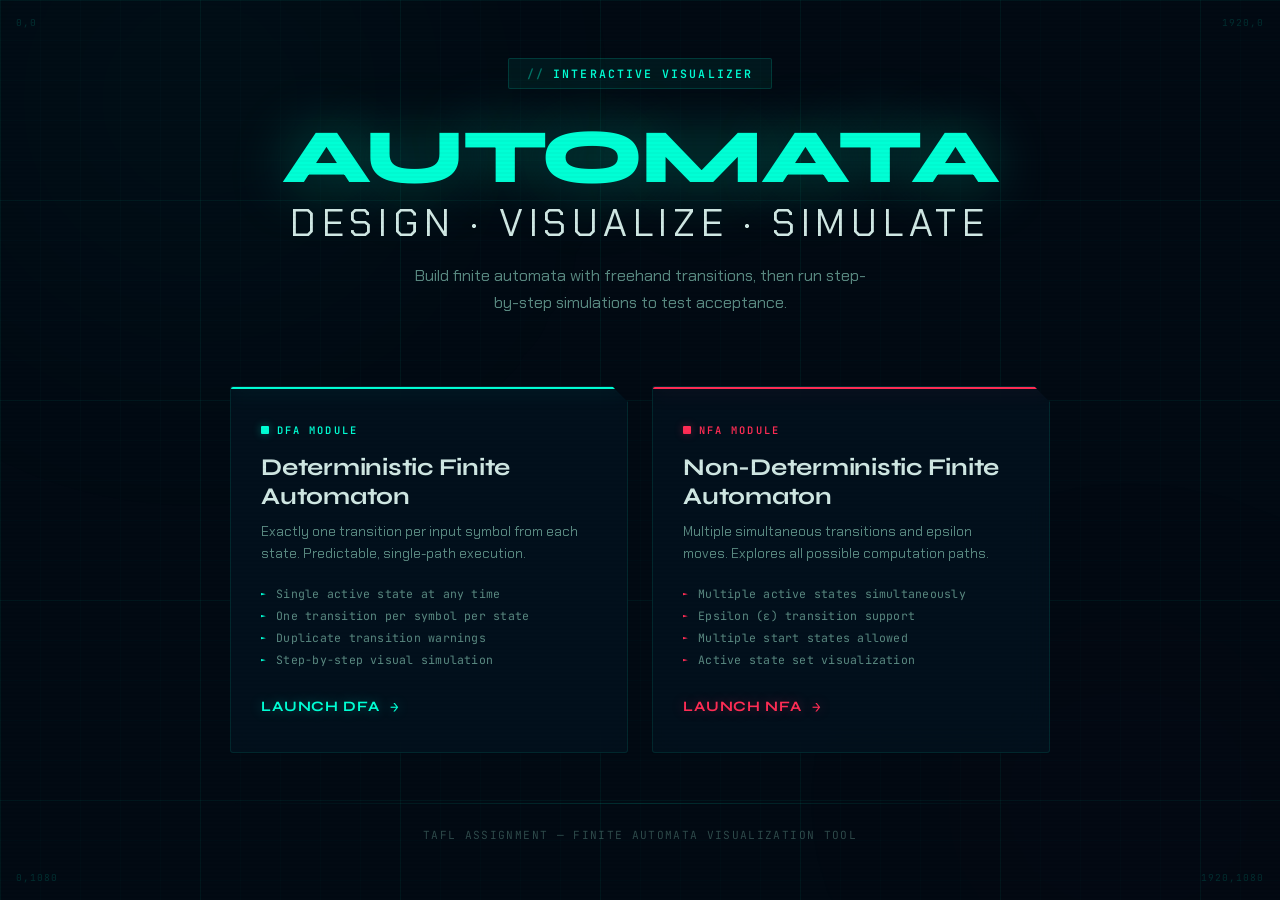
==== pages/index.html @ 41e43786 "Initial Commit" ====
<!DOCTYPE html>
<html lang="en">

<head>
    <meta charset="UTF-8">
    <meta name="viewport" content="width=device-width, initial-scale=1.0">
    <title>Automata Simulator — DFA & NFA</title>
    <link rel="preconnect" href="https://fonts.googleapis.com">
    <link rel="preconnect" href="https://fonts.gstatic.com" crossorigin>
    <link href="https://fonts.googleapis.com/css2?family=Syne:wght@400;600;700;800&family=Chakra+Petch:wght@300;400;500;600;700&family=JetBrains+Mono:wght@400;500;600;700&display=swap"
        rel="stylesheet">
    <style>
        :root {
            --bg-dark: #020a13;
            --primary: #00ffd5;
            --primary-glow: rgba(0, 255, 213, 0.35);
            --nfa-accent: #ff2d55;
            --nfa-glow: rgba(255, 45, 85, 0.35);
            --text-primary: #d0e8e4;
            --text-secondary: #5a8a82;
            --border-glow: rgba(0, 255, 213, 0.1);
            --surface: rgba(3, 18, 30, 0.85);
        }

        * {
            box-sizing: border-box;
            margin: 0;
            padding: 0;
        }

        body {
            background-color: var(--bg-dark);
            color: var(--text-primary);
            font-family: 'Chakra Petch', sans-serif;
            min-height: 100vh;
            overflow-x: hidden;
        }

        /* Blueprint grid — layered major + minor gridlines */
        body::before {
            content: "";
            position: fixed;
            top: 0;
            left: 0;
            width: 100%;
            height: 100%;
            background-image:
                linear-gradient(rgba(0, 255, 213, 0.04) 1px, transparent 1px),
                linear-gradient(90deg, rgba(0, 255, 213, 0.04) 1px, transparent 1px),
                linear-gradient(rgba(0, 255, 213, 0.015) 1px, transparent 1px),
                linear-gradient(90deg, rgba(0, 255, 213, 0.015) 1px, transparent 1px);
            background-size: 200px 200px, 200px 200px, 40px 40px, 40px 40px;
            z-index: 0;
            pointer-events: none;
        }

        /* Scanline overlay */
        body::after {
            content: "";
            position: fixed;
            top: 0;
            left: 0;
            width: 100%;
            height: 100%;
            background: repeating-linear-gradient(
                0deg,
                transparent,
                transparent 2px,
                rgba(0, 0, 0, 0.025) 2px,
                rgba(0, 0, 0, 0.025) 4px
            );
            z-index: 9999;
            pointer-events: none;
        }

        /* Ambient glow — subtle, structural  */
        .glow {
            position: fixed;
            border-radius: 50%;
            filter: blur(140px);
            z-index: 0;
            pointer-events: none;
            opacity: 0.5;
        }

        .glow-1 {
            width: 600px;
            height: 600px;
            background: radial-gradient(circle, rgba(0, 255, 213, 0.12) 0%, transparent 70%);
            top: -200px;
            left: -100px;
            animation: glowDrift 12s ease-in-out infinite alternate;
        }

        .glow-2 {
            width: 500px;
            height: 500px;
            background: radial-gradient(circle, rgba(255, 45, 85, 0.08) 0%, transparent 70%);
            bottom: -150px;
            right: -100px;
            animation: glowDrift 15s ease-in-out infinite alternate-reverse;
        }

        @keyframes glowDrift {
            0% { transform: translate(0, 0); }
            100% { transform: translate(40px, -30px); }
        }

        /* Layout */
        .landing {
            position: relative;
            z-index: 1;
            display: flex;
            flex-direction: column;
            align-items: center;
            justify-content: center;
            min-height: 100vh;
            padding: 40px 20px;
        }

        /* Hero */
        .hero {
            text-align: center;
            margin-bottom: 70px;
            animation: fadeInUp 0.7s cubic-bezier(0.22, 1, 0.36, 1);
        }

        .hero-badge {
            display: inline-flex;
            align-items: center;
            gap: 8px;
            padding: 7px 18px;
            background: rgba(0, 255, 213, 0.06);
            border: 1px solid rgba(0, 255, 213, 0.15);
            border-radius: 2px;
            font-family: 'JetBrains Mono', monospace;
            font-size: 0.72rem;
            font-weight: 600;
            color: var(--primary);
            letter-spacing: 0.18em;
            text-transform: uppercase;
            margin-bottom: 28px;
        }

        .hero-badge::before {
            content: "//";
            opacity: 0.4;
        }

        .hero h1 {
            font-family: 'Syne', sans-serif;
            font-size: clamp(2.8rem, 6vw, 5rem);
            font-weight: 800;
            line-height: 1.05;
            margin-bottom: 18px;
            color: var(--primary);
            text-shadow: 0 0 60px var(--primary-glow), 0 0 120px rgba(0, 255, 213, 0.1);
            letter-spacing: -0.02em;
        }

        .hero h1 span {
            display: block;
            color: var(--text-primary);
            font-size: 0.5em;
            font-weight: 400;
            letter-spacing: 0.15em;
            text-transform: uppercase;
            text-shadow: none;
            margin-top: 6px;
            font-family: 'Chakra Petch', sans-serif;
        }

        .hero p {
            font-size: 1rem;
            color: var(--text-secondary);
            max-width: 460px;
            margin: 0 auto;
            line-height: 1.7;
            font-weight: 400;
        }

        /* Cards grid */
        .cards {
            display: grid;
            grid-template-columns: repeat(2, 1fr);
            gap: 24px;
            max-width: 820px;
            width: 100%;
            animation: fadeInUp 0.7s cubic-bezier(0.22, 1, 0.36, 1) 0.15s backwards;
        }

        .card {
            position: relative;
            background: var(--surface);
            backdrop-filter: blur(24px) saturate(1.3);
            -webkit-backdrop-filter: blur(24px) saturate(1.3);
            border: 1px solid var(--border-glow);
            border-radius: 3px;
            padding: 36px 30px;
            text-decoration: none;
            color: inherit;
            transition: all 0.25s cubic-bezier(0.22, 1, 0.36, 1);
            overflow: hidden;
            cursor: pointer;
            clip-path: polygon(0 0, calc(100% - 16px) 0, 100% 16px, 100% 100%, 0 100%);
        }

        /* Top edge glow line */
        .card::before {
            content: "";
            position: absolute;
            top: 0;
            left: 0;
            width: 100%;
            height: 2px;
            transition: height 0.3s ease, box-shadow 0.3s ease;
        }

        .card-dfa::before {
            background: var(--primary);
            box-shadow: 0 0 20px var(--primary-glow);
        }

        .card-nfa::before {
            background: var(--nfa-accent);
            box-shadow: 0 0 20px var(--nfa-glow);
        }

        .card:hover {
            transform: translateY(-4px);
            border-color: rgba(0, 255, 213, 0.2);
        }

        .card:hover::before {
            height: 3px;
        }

        .card-dfa:hover {
            box-shadow: 0 16px 60px rgba(0, 255, 213, 0.08), 0 0 30px rgba(0, 255, 213, 0.04);
        }

        .card-nfa:hover {
            box-shadow: 0 16px 60px rgba(255, 45, 85, 0.08), 0 0 30px rgba(255, 45, 85, 0.04);
        }

        /* Card type indicator */
        .card-type {
            font-family: 'JetBrains Mono', monospace;
            font-size: 0.65rem;
            font-weight: 600;
            letter-spacing: 0.2em;
            text-transform: uppercase;
            margin-bottom: 16px;
            display: flex;
            align-items: center;
            gap: 8px;
        }

        .card-type::before {
            content: "";
            width: 8px;
            height: 8px;
            border-radius: 1px;
            display: inline-block;
        }

        .card-dfa .card-type {
            color: var(--primary);
        }

        .card-dfa .card-type::before {
            background: var(--primary);
            box-shadow: 0 0 8px var(--primary-glow);
        }

        .card-nfa .card-type {
            color: var(--nfa-accent);
        }

        .card-nfa .card-type::before {
            background: var(--nfa-accent);
            box-shadow: 0 0 8px var(--nfa-glow);
        }

        .card h2 {
            font-family: 'Syne', sans-serif;
            font-size: 1.5rem;
            font-weight: 700;
            margin-bottom: 10px;
            letter-spacing: -0.01em;
            text-transform: none;
            text-shadow: none;
        }

        .card-dfa h2 {
            color: var(--text-primary);
        }

        .card-nfa h2 {
            color: var(--text-primary);
        }

        .card p {
            font-size: 0.85rem;
            color: var(--text-secondary);
            line-height: 1.6;
            margin-bottom: 22px;
            font-weight: 400;
        }

        .card-features {
            list-style: none;
            display: flex;
            flex-direction: column;
            gap: 7px;
            margin-bottom: 28px;
        }

        .card-features li {
            font-family: 'JetBrains Mono', monospace;
            font-size: 0.72rem;
            color: var(--text-secondary);
            display: flex;
            align-items: center;
            gap: 10px;
            letter-spacing: 0.02em;
        }

        .card-features li::before {
            content: "►";
            font-size: 0.5rem;
            flex-shrink: 0;
        }

        .card-dfa .card-features li::before {
            color: var(--primary);
        }

        .card-nfa .card-features li::before {
            color: var(--nfa-accent);
        }

        .card-cta {
            display: inline-flex;
            align-items: center;
            gap: 10px;
            font-family: 'Syne', sans-serif;
            font-weight: 700;
            font-size: 0.9rem;
            letter-spacing: 0.06em;
            text-transform: uppercase;
            transition: gap 0.2s ease;
        }

        .card-dfa .card-cta {
            color: var(--primary);
            text-shadow: 0 0 12px var(--primary-glow);
        }

        .card-nfa .card-cta {
            color: var(--nfa-accent);
            text-shadow: 0 0 12px var(--nfa-glow);
        }

        .card:hover .card-cta {
            gap: 16px;
        }

        .card-cta .arrow {
            font-family: 'JetBrains Mono', monospace;
            transition: transform 0.2s ease;
        }

        .card:hover .card-cta .arrow {
            transform: translateX(4px);
        }

        /* Decorative separator */
        .divider {
            width: 100%;
            max-width: 820px;
            height: 1px;
            background: linear-gradient(90deg, transparent, rgba(0, 255, 213, 0.15), transparent);
            margin: 50px 0 24px;
            animation: fadeInUp 0.7s cubic-bezier(0.22, 1, 0.36, 1) 0.3s backwards;
        }

        /* Footer */
        .footer {
            text-align: center;
            animation: fadeInUp 0.7s cubic-bezier(0.22, 1, 0.36, 1) 0.35s backwards;
        }

        .footer p {
            font-family: 'JetBrains Mono', monospace;
            font-size: 0.7rem;
            color: var(--text-secondary);
            opacity: 0.5;
            letter-spacing: 0.12em;
            text-transform: uppercase;
        }

        /* Coordinate markers — decorative corner marks */
        .coord-mark {
            position: fixed;
            font-family: 'JetBrains Mono', monospace;
            font-size: 0.6rem;
            color: rgba(0, 255, 213, 0.15);
            letter-spacing: 0.1em;
            z-index: 1;
            pointer-events: none;
        }

        .coord-tl { top: 16px; left: 16px; }
        .coord-tr { top: 16px; right: 16px; }
        .coord-bl { bottom: 16px; left: 16px; }
        .coord-br { bottom: 16px; right: 16px; }

        @keyframes fadeInUp {
            from {
                opacity: 0;
                transform: translateY(20px);
            }
            to {
                opacity: 1;
                transform: translateY(0);
            }
        }

        /* Responsive */
        @media (max-width: 640px) {
            .cards {
                grid-template-columns: 1fr;
            }

            .card {
                padding: 28px 22px;
            }

            .hero h1 {
                font-size: 2.4rem;
            }
        }

        /* Selection */
        ::selection {
            background: rgba(0, 255, 213, 0.25);
            color: #fff;
        }
    </style>
</head>

<body>
    <!-- Ambient glow -->
    <div class="glow glow-1"></div>
    <div class="glow glow-2"></div>

    <!-- Decorative coordinate marks -->
    <div class="coord-mark coord-tl">0,0</div>
    <div class="coord-mark coord-tr">1920,0</div>
    <div class="coord-mark coord-bl">0,1080</div>
    <div class="coord-mark coord-br">1920,1080</div>

    <div class="landing">
        <!-- Hero Section -->
        <header class="hero">
            <div class="hero-badge">Interactive Visualizer</div>
            <h1>AUTOMATA<span>Design &middot; Visualize &middot; Simulate</span></h1>
            <p>Build finite automata with freehand transitions, then run step-by-step simulations to test acceptance.</p>
        </header>

        <!-- Simulator Cards -->
        <div class="cards">
            <a href="dfa.html" class="card card-dfa">
                <div class="card-type">DFA Module</div>
                <h2>Deterministic Finite Automaton</h2>
                <p>Exactly one transition per input symbol from each state. Predictable, single-path execution.</p>
                <ul class="card-features">
                    <li>Single active state at any time</li>
                    <li>One transition per symbol per state</li>
                    <li>Duplicate transition warnings</li>
                    <li>Step-by-step visual simulation</li>
                </ul>
                <div class="card-cta">
                    Launch DFA <span class="arrow">→</span>
                </div>
            </a>

            <a href="nfa.html" class="card card-nfa">
                <div class="card-type">NFA Module</div>
                <h2>Non-Deterministic Finite Automaton</h2>
                <p>Multiple simultaneous transitions and epsilon moves. Explores all possible computation paths.</p>
                <ul class="card-features">
                    <li>Multiple active states simultaneously</li>
                    <li>Epsilon (ε) transition support</li>
                    <li>Multiple start states allowed</li>
                    <li>Active state set visualization</li>
                </ul>
                <div class="card-cta">
                    Launch NFA <span class="arrow">→</span>
                </div>
            </a>
        </div>

        <!-- Divider + Footer -->
        <div class="divider"></div>
        <footer class="footer">
            <p>TAFL Assignment &mdash; Finite Automata Visualization Tool</p>
        </footer>
    </div>
</body>

</html>
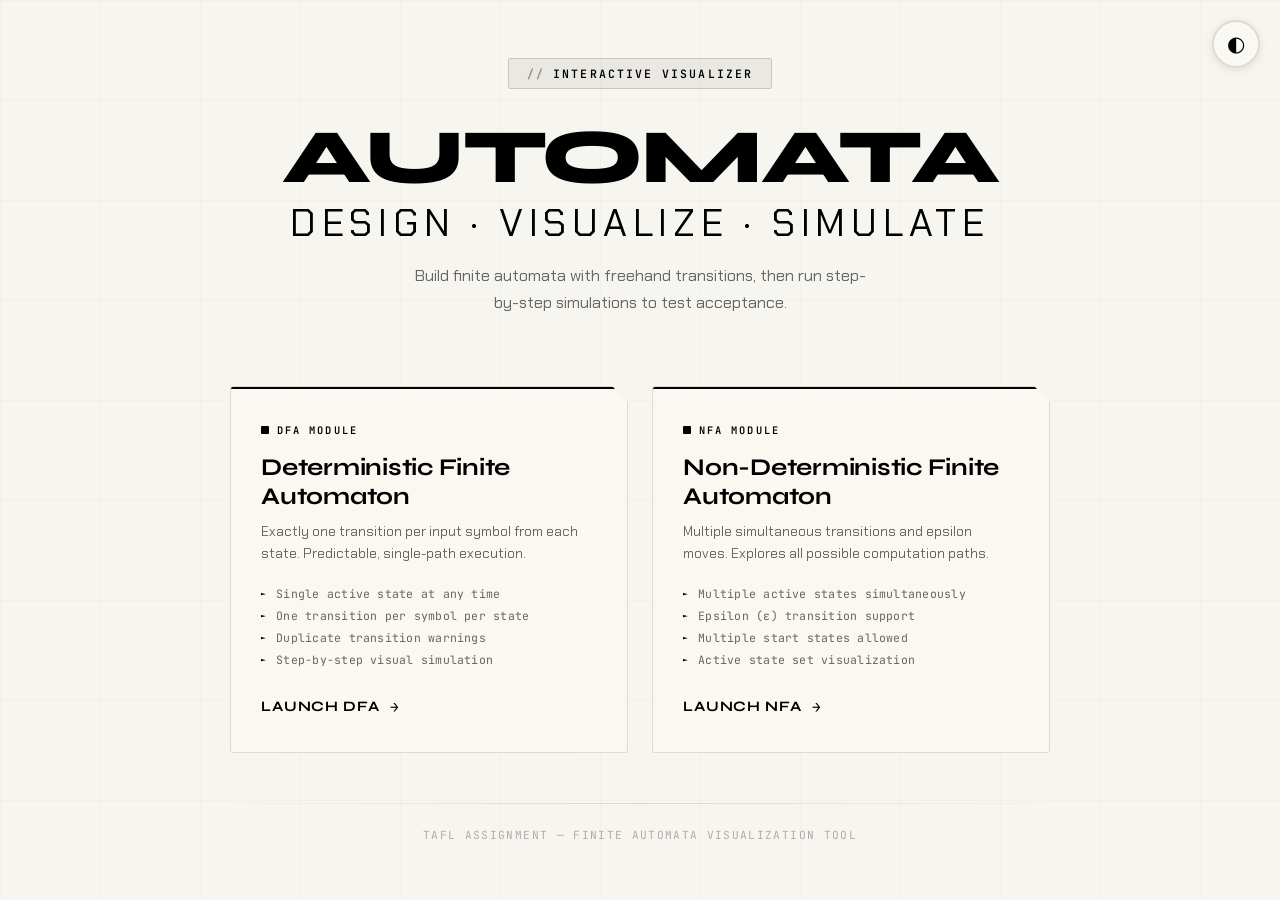
==== commit 6d63e3d8: "Refactor UI icons and text for consistency across DFA and NFA pages; update theme toggle emoji in sc" ====
--- a/pages/index.html
+++ b/pages/index.html
@@ -11,15 +11,29 @@
         rel="stylesheet">
     <style>
         :root {
-            --bg-dark: #020a13;
-            --primary: #00ffd5;
-            --primary-glow: rgba(0, 255, 213, 0.35);
-            --nfa-accent: #ff2d55;
-            --nfa-glow: rgba(255, 45, 85, 0.35);
-            --text-primary: #d0e8e4;
-            --text-secondary: #5a8a82;
-            --border-glow: rgba(0, 255, 213, 0.1);
-            --surface: rgba(3, 18, 30, 0.85);
+            /* Light theme (default) */
+            --bg-dark: #f7f5ef;
+            --primary: #000000;
+            --primary-glow: rgba(0, 0, 0, 0.15);
+            --nfa-accent: #000000;
+            --nfa-glow: rgba(0, 0, 0, 0.15);
+            --text-primary: #000000;
+            --text-secondary: #666666;
+            --border-glow: rgba(0, 0, 0, 0.12);
+            --surface: rgba(250, 248, 242, 0.95);
+        }
+
+        /* Dark theme */
+        html[data-theme="dark"] {
+            --bg-dark: #000000;
+            --primary: #ffffff;
+            --primary-glow: rgba(255, 255, 255, 0.25);
+            --nfa-accent: #ffffff;
+            --nfa-glow: rgba(255, 255, 255, 0.2);
+            --text-primary: #ffffff;
+            --text-secondary: #b5b5b5;
+            --border-glow: rgba(255, 255, 255, 0.2);
+            --surface: rgba(10, 10, 10, 0.9);
         }
 
         * {
@@ -36,7 +50,7 @@
             overflow-x: hidden;
         }
 
-        /* Blueprint grid — layered major + minor gridlines */
+        /* Blueprint grid — layered major + minor gridlines (light theme) */
         body::before {
             content: "";
             position: fixed;
@@ -45,13 +59,18 @@
             width: 100%;
             height: 100%;
             background-image:
-                linear-gradient(rgba(0, 255, 213, 0.04) 1px, transparent 1px),
-                linear-gradient(90deg, rgba(0, 255, 213, 0.04) 1px, transparent 1px),
-                linear-gradient(rgba(0, 255, 213, 0.015) 1px, transparent 1px),
-                linear-gradient(90deg, rgba(0, 255, 213, 0.015) 1px, transparent 1px);
-            background-size: 200px 200px, 200px 200px, 40px 40px, 40px 40px;
+                linear-gradient(rgba(0, 0, 0, 0.02) 1px, transparent 1px),
+                linear-gradient(90deg, rgba(0, 0, 0, 0.02) 1px, transparent 1px);
+            background-size: 100px 100px;
             z-index: 0;
             pointer-events: none;
+        }
+
+        [data-theme="dark"]::before {
+            background-image:
+                linear-gradient(rgba(255, 255, 255, 0.06) 1px, transparent 1px),
+                linear-gradient(90deg, rgba(255, 255, 255, 0.06) 1px, transparent 1px);
+            background-size: 140px 140px;
         }
 
         /* Scanline overlay */
@@ -62,6 +81,12 @@
             left: 0;
             width: 100%;
             height: 100%;
+            background: transparent;
+            z-index: 9999;
+            pointer-events: none;
+        }
+
+        [data-theme="dark"]::after {
             background: repeating-linear-gradient(
                 0deg,
                 transparent,
@@ -69,8 +94,6 @@
                 rgba(0, 0, 0, 0.025) 2px,
                 rgba(0, 0, 0, 0.025) 4px
             );
-            z-index: 9999;
-            pointer-events: none;
         }
 
         /* Ambient glow — subtle, structural  */
@@ -80,13 +103,17 @@
             filter: blur(140px);
             z-index: 0;
             pointer-events: none;
-            opacity: 0.5;
+            opacity: 0;
+        }
+
+        [data-theme="dark"] .glow {
+            opacity: 0.18;
         }
 
         .glow-1 {
             width: 600px;
             height: 600px;
-            background: radial-gradient(circle, rgba(0, 255, 213, 0.12) 0%, transparent 70%);
+            background: radial-gradient(circle, rgba(255, 255, 255, 0.12) 0%, transparent 70%);
             top: -200px;
             left: -100px;
             animation: glowDrift 12s ease-in-out infinite alternate;
@@ -95,7 +122,7 @@
         .glow-2 {
             width: 500px;
             height: 500px;
-            background: radial-gradient(circle, rgba(255, 45, 85, 0.08) 0%, transparent 70%);
+            background: radial-gradient(circle, rgba(255, 255, 255, 0.08) 0%, transparent 70%);
             bottom: -150px;
             right: -100px;
             animation: glowDrift 15s ease-in-out infinite alternate-reverse;
@@ -118,6 +145,35 @@
             padding: 40px 20px;
         }
 
+        /* Theme Toggle */
+        .theme-toggle {
+            position: fixed;
+            top: 20px;
+            right: 20px;
+            z-index: 1000;
+            width: 48px;
+            height: 48px;
+            border-radius: 50%;
+            border: 2px solid var(--border-glow);
+            background: var(--surface);
+            color: var(--text-primary);
+            cursor: pointer;
+            font-size: 1.3rem;
+            display: flex;
+            align-items: center;
+            justify-content: center;
+            transition: all 0.3s ease;
+            box-shadow: 0 2px 8px rgba(0, 0, 0, 0.1);
+        }
+
+        .theme-toggle:hover {
+            border-color: var(--primary);
+        }
+
+        .theme-toggle:active {
+            transform: scale(0.95);
+        }
+
         /* Hero */
         .hero {
             text-align: center;
@@ -130,8 +186,8 @@
             align-items: center;
             gap: 8px;
             padding: 7px 18px;
-            background: rgba(0, 255, 213, 0.06);
-            border: 1px solid rgba(0, 255, 213, 0.15);
+            background: rgba(0, 0, 0, 0.05);
+            border: 1px solid rgba(0, 0, 0, 0.15);
             border-radius: 2px;
             font-family: 'JetBrains Mono', monospace;
             font-size: 0.72rem;
@@ -142,6 +198,11 @@
             margin-bottom: 28px;
         }
 
+        [data-theme="dark"] .hero-badge {
+            background: rgba(0, 255, 213, 0.06);
+            border: 1px solid rgba(0, 255, 213, 0.15);
+        }
+
         .hero-badge::before {
             content: "//";
             opacity: 0.4;
@@ -154,8 +215,12 @@
             line-height: 1.05;
             margin-bottom: 18px;
             color: var(--primary);
+            text-shadow: none;
+            letter-spacing: -0.02em;
+        }
+
+        [data-theme="dark"] .hero h1 {
             text-shadow: 0 0 60px var(--primary-glow), 0 0 120px rgba(0, 255, 213, 0.1);
-            letter-spacing: -0.02em;
         }
 
         .hero h1 span {
@@ -214,33 +279,47 @@
             width: 100%;
             height: 2px;
             transition: height 0.3s ease, box-shadow 0.3s ease;
-        }
-
-        .card-dfa::before {
             background: var(--primary);
-            box-shadow: 0 0 20px var(--primary-glow);
         }
 
         .card-nfa::before {
             background: var(--nfa-accent);
+        }
+
+        [data-theme="dark"] .card-dfa::before {
+            box-shadow: 0 0 20px var(--primary-glow);
+        }
+
+        [data-theme="dark"] .card-nfa::before {
             box-shadow: 0 0 20px var(--nfa-glow);
         }
 
         .card:hover {
             transform: translateY(-4px);
-            border-color: rgba(0, 255, 213, 0.2);
         }
 
         .card:hover::before {
             height: 3px;
         }
 
+        [data-theme="dark"] .card-dfa:hover {
+            border-color: rgba(0, 255, 213, 0.2);
+            box-shadow: 0 16px 60px rgba(0, 255, 213, 0.08), 0 0 30px rgba(0, 255, 213, 0.04);
+        }
+
+        [data-theme="dark"] .card-nfa:hover {
+            border-color: rgba(255, 45, 85, 0.2);
+            box-shadow: 0 16px 60px rgba(255, 45, 85, 0.08), 0 0 30px rgba(255, 45, 85, 0.04);
+        }
+
         .card-dfa:hover {
-            box-shadow: 0 16px 60px rgba(0, 255, 213, 0.08), 0 0 30px rgba(0, 255, 213, 0.04);
+            border-color: rgba(0, 0, 0, 0.2);
+            box-shadow: 0 8px 24px rgba(0, 0, 0, 0.08);
         }
 
         .card-nfa:hover {
-            box-shadow: 0 16px 60px rgba(255, 45, 85, 0.08), 0 0 30px rgba(255, 45, 85, 0.04);
+            border-color: rgba(0, 0, 0, 0.2);
+            box-shadow: 0 8px 24px rgba(0, 0, 0, 0.08);
         }
 
         /* Card type indicator */
@@ -262,14 +341,18 @@
             height: 8px;
             border-radius: 1px;
             display: inline-block;
+            background: var(--primary);
+        }
+
+        .card-nfa .card-type::before {
+            background: var(--nfa-accent);
         }
 
         .card-dfa .card-type {
             color: var(--primary);
         }
 
-        .card-dfa .card-type::before {
-            background: var(--primary);
+        [data-theme="dark"] .card-dfa .card-type::before {
             box-shadow: 0 0 8px var(--primary-glow);
         }
 
@@ -277,8 +360,7 @@
             color: var(--nfa-accent);
         }
 
-        .card-nfa .card-type::before {
-            background: var(--nfa-accent);
+        [data-theme="dark"] .card-nfa .card-type::before {
             box-shadow: 0 0 8px var(--nfa-glow);
         }
 
@@ -330,9 +412,6 @@
             content: "►";
             font-size: 0.5rem;
             flex-shrink: 0;
-        }
-
-        .card-dfa .card-features li::before {
             color: var(--primary);
         }
 
@@ -350,15 +429,18 @@
             letter-spacing: 0.06em;
             text-transform: uppercase;
             transition: gap 0.2s ease;
-        }
-
-        .card-dfa .card-cta {
             color: var(--primary);
+        }
+
+        [data-theme="dark"] .card-cta {
             text-shadow: 0 0 12px var(--primary-glow);
         }
 
         .card-nfa .card-cta {
             color: var(--nfa-accent);
+        }
+
+        [data-theme="dark"] .card-nfa .card-cta {
             text-shadow: 0 0 12px var(--nfa-glow);
         }
 
@@ -380,7 +462,7 @@
             width: 100%;
             max-width: 820px;
             height: 1px;
-            background: linear-gradient(90deg, transparent, rgba(0, 255, 213, 0.15), transparent);
+            background: linear-gradient(90deg, transparent, var(--border-glow), transparent);
             margin: 50px 0 24px;
             animation: fadeInUp 0.7s cubic-bezier(0.22, 1, 0.36, 1) 0.3s backwards;
         }
@@ -405,10 +487,15 @@
             position: fixed;
             font-family: 'JetBrains Mono', monospace;
             font-size: 0.6rem;
-            color: rgba(0, 255, 213, 0.15);
+            color: var(--border-glow);
             letter-spacing: 0.1em;
             z-index: 1;
             pointer-events: none;
+            opacity: 0;
+        }
+
+        [data-theme="dark"] .coord-mark {
+            opacity: 1;
         }
 
         .coord-tl { top: 16px; left: 16px; }
@@ -444,6 +531,11 @@
 
         /* Selection */
         ::selection {
+            background: rgba(0, 0, 0, 0.2);
+            color: var(--text-primary);
+        }
+
+        [data-theme="dark"] ::selection {
             background: rgba(0, 255, 213, 0.25);
             color: #fff;
         }
@@ -451,6 +543,11 @@
 </head>
 
 <body>
+    <!-- Theme Toggle Button -->
+    <button id="theme-toggle" class="theme-toggle" title="Toggle dark/light theme" aria-label="Toggle theme">
+        ◐
+    </button>
+
     <!-- Ambient glow -->
     <div class="glow glow-1"></div>
     <div class="glow glow-2"></div>
@@ -508,6 +605,7 @@
             <p>TAFL Assignment &mdash; Finite Automata Visualization Tool</p>
         </footer>
     </div>
+    <script src="./scripts/theme-switcher.js"></script>
 </body>
 
-</html>+</html>
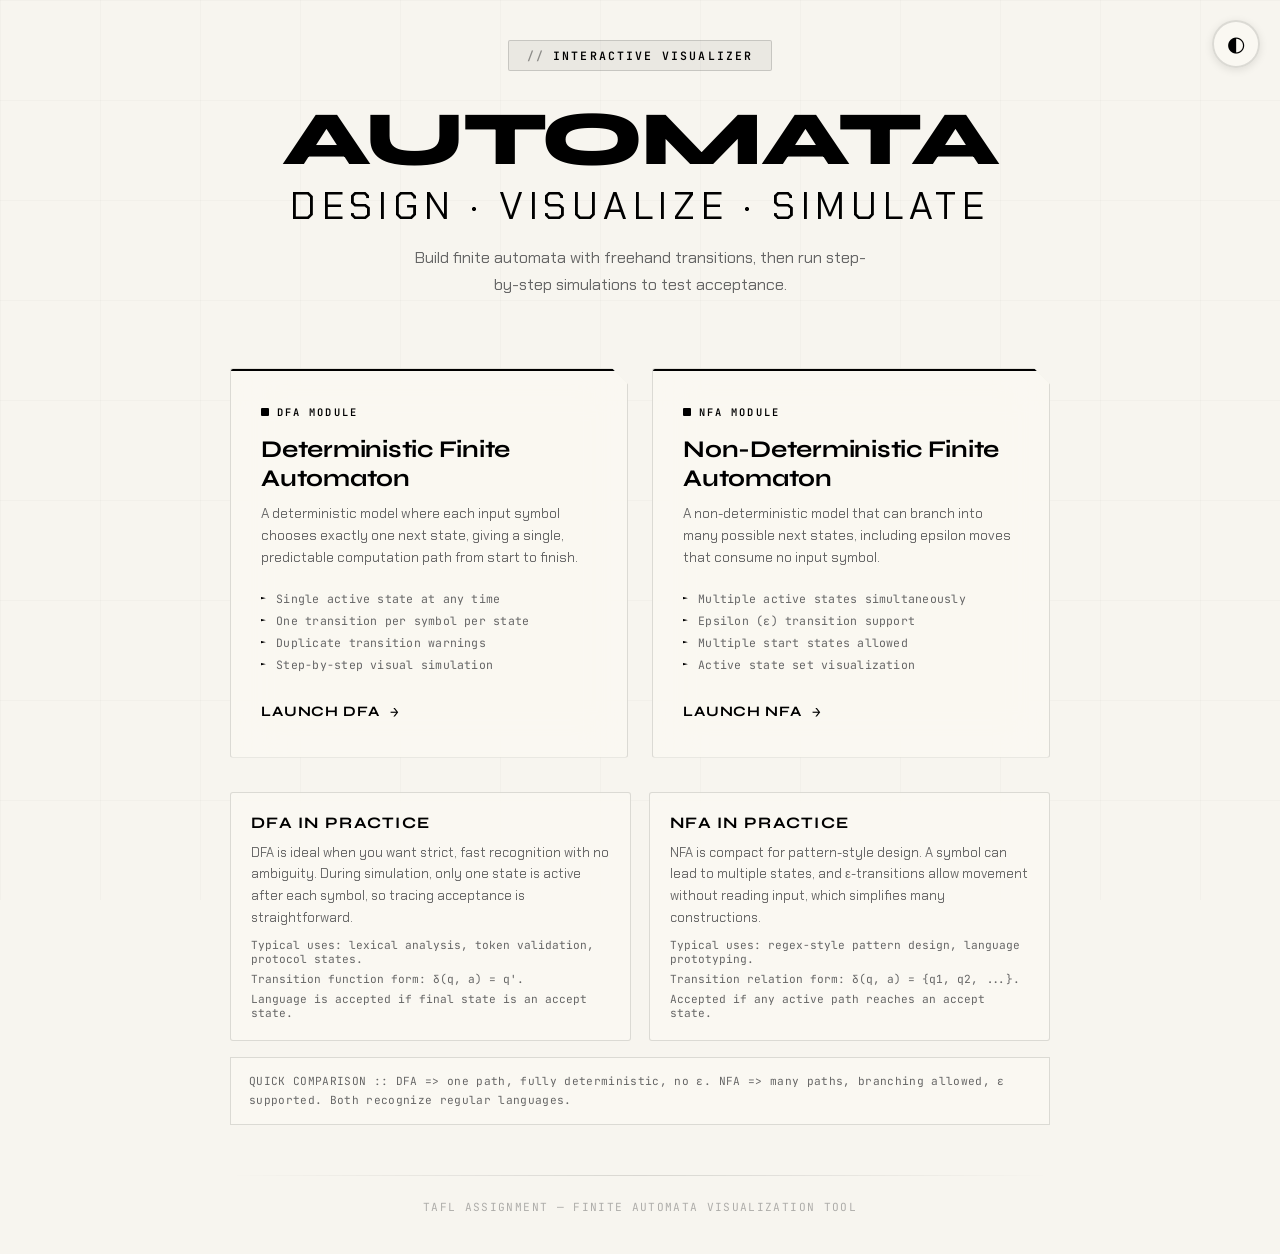
==== commit 85c4b6c0: "Implemented How to Use guide button" ====
--- a/pages/index.html
+++ b/pages/index.html
@@ -457,6 +457,64 @@
             transform: translateX(4px);
         }
 
+        .theory-section {
+            width: 100%;
+            max-width: 820px;
+            margin-top: 34px;
+            display: grid;
+            grid-template-columns: repeat(2, minmax(0, 1fr));
+            gap: 18px;
+            animation: fadeInUp 0.7s cubic-bezier(0.22, 1, 0.36, 1) 0.22s backwards;
+        }
+
+        .theory-card {
+            background: var(--surface);
+            border: 1px solid var(--border-glow);
+            border-radius: 3px;
+            padding: 20px;
+        }
+
+        .theory-card h3 {
+            font-family: 'Syne', sans-serif;
+            font-size: 1rem;
+            margin-bottom: 10px;
+            text-transform: uppercase;
+            letter-spacing: 0.08em;
+        }
+
+        .theory-card p {
+            font-size: 0.82rem;
+            color: var(--text-secondary);
+            line-height: 1.65;
+            margin-bottom: 10px;
+        }
+
+        .theory-card ul {
+            list-style: none;
+            display: grid;
+            gap: 6px;
+        }
+
+        .theory-card li {
+            font-family: 'JetBrains Mono', monospace;
+            font-size: 0.7rem;
+            color: var(--text-secondary);
+        }
+
+        .comparison-strip {
+            width: 100%;
+            max-width: 820px;
+            margin-top: 16px;
+            padding: 14px 18px;
+            border: 1px solid var(--border-glow);
+            background: var(--surface);
+            font-family: 'JetBrains Mono', monospace;
+            font-size: 0.7rem;
+            color: var(--text-secondary);
+            letter-spacing: 0.03em;
+            line-height: 1.7;
+        }
+
         /* Decorative separator */
         .divider {
             width: 100%;
@@ -520,6 +578,10 @@
                 grid-template-columns: 1fr;
             }
 
+            .theory-section {
+                grid-template-columns: 1fr;
+            }
+
             .card {
                 padding: 28px 22px;
             }
@@ -571,7 +633,7 @@
             <a href="dfa.html" class="card card-dfa">
                 <div class="card-type">DFA Module</div>
                 <h2>Deterministic Finite Automaton</h2>
-                <p>Exactly one transition per input symbol from each state. Predictable, single-path execution.</p>
+                <p>A deterministic model where each input symbol chooses exactly one next state, giving a single, predictable computation path from start to finish.</p>
                 <ul class="card-features">
                     <li>Single active state at any time</li>
                     <li>One transition per symbol per state</li>
@@ -586,7 +648,7 @@
             <a href="nfa.html" class="card card-nfa">
                 <div class="card-type">NFA Module</div>
                 <h2>Non-Deterministic Finite Automaton</h2>
-                <p>Multiple simultaneous transitions and epsilon moves. Explores all possible computation paths.</p>
+                <p>A non-deterministic model that can branch into many possible next states, including epsilon moves that consume no input symbol.</p>
                 <ul class="card-features">
                     <li>Multiple active states simultaneously</li>
                     <li>Epsilon (ε) transition support</li>
@@ -599,6 +661,31 @@
             </a>
         </div>
 
+        <section class="theory-section" aria-label="DFA and NFA details">
+            <article class="theory-card">
+                <h3>DFA in Practice</h3>
+                <p>DFA is ideal when you want strict, fast recognition with no ambiguity. During simulation, only one state is active after each symbol, so tracing acceptance is straightforward.</p>
+                <ul>
+                    <li>Typical uses: lexical analysis, token validation, protocol states.</li>
+                    <li>Transition function form: δ(q, a) = q'.</li>
+                    <li>Language is accepted if final state is an accept state.</li>
+                </ul>
+            </article>
+            <article class="theory-card">
+                <h3>NFA in Practice</h3>
+                <p>NFA is compact for pattern-style design. A symbol can lead to multiple states, and ε-transitions allow movement without reading input, which simplifies many constructions.</p>
+                <ul>
+                    <li>Typical uses: regex-style pattern design, language prototyping.</li>
+                    <li>Transition relation form: δ(q, a) = {q1, q2, ...}.</li>
+                    <li>Accepted if any active path reaches an accept state.</li>
+                </ul>
+            </article>
+        </section>
+
+        <div class="comparison-strip">
+            QUICK COMPARISON :: DFA => one path, fully deterministic, no ε. NFA => many paths, branching allowed, ε supported. Both recognize regular languages.
+        </div>
+
         <!-- Divider + Footer -->
         <div class="divider"></div>
         <footer class="footer">
